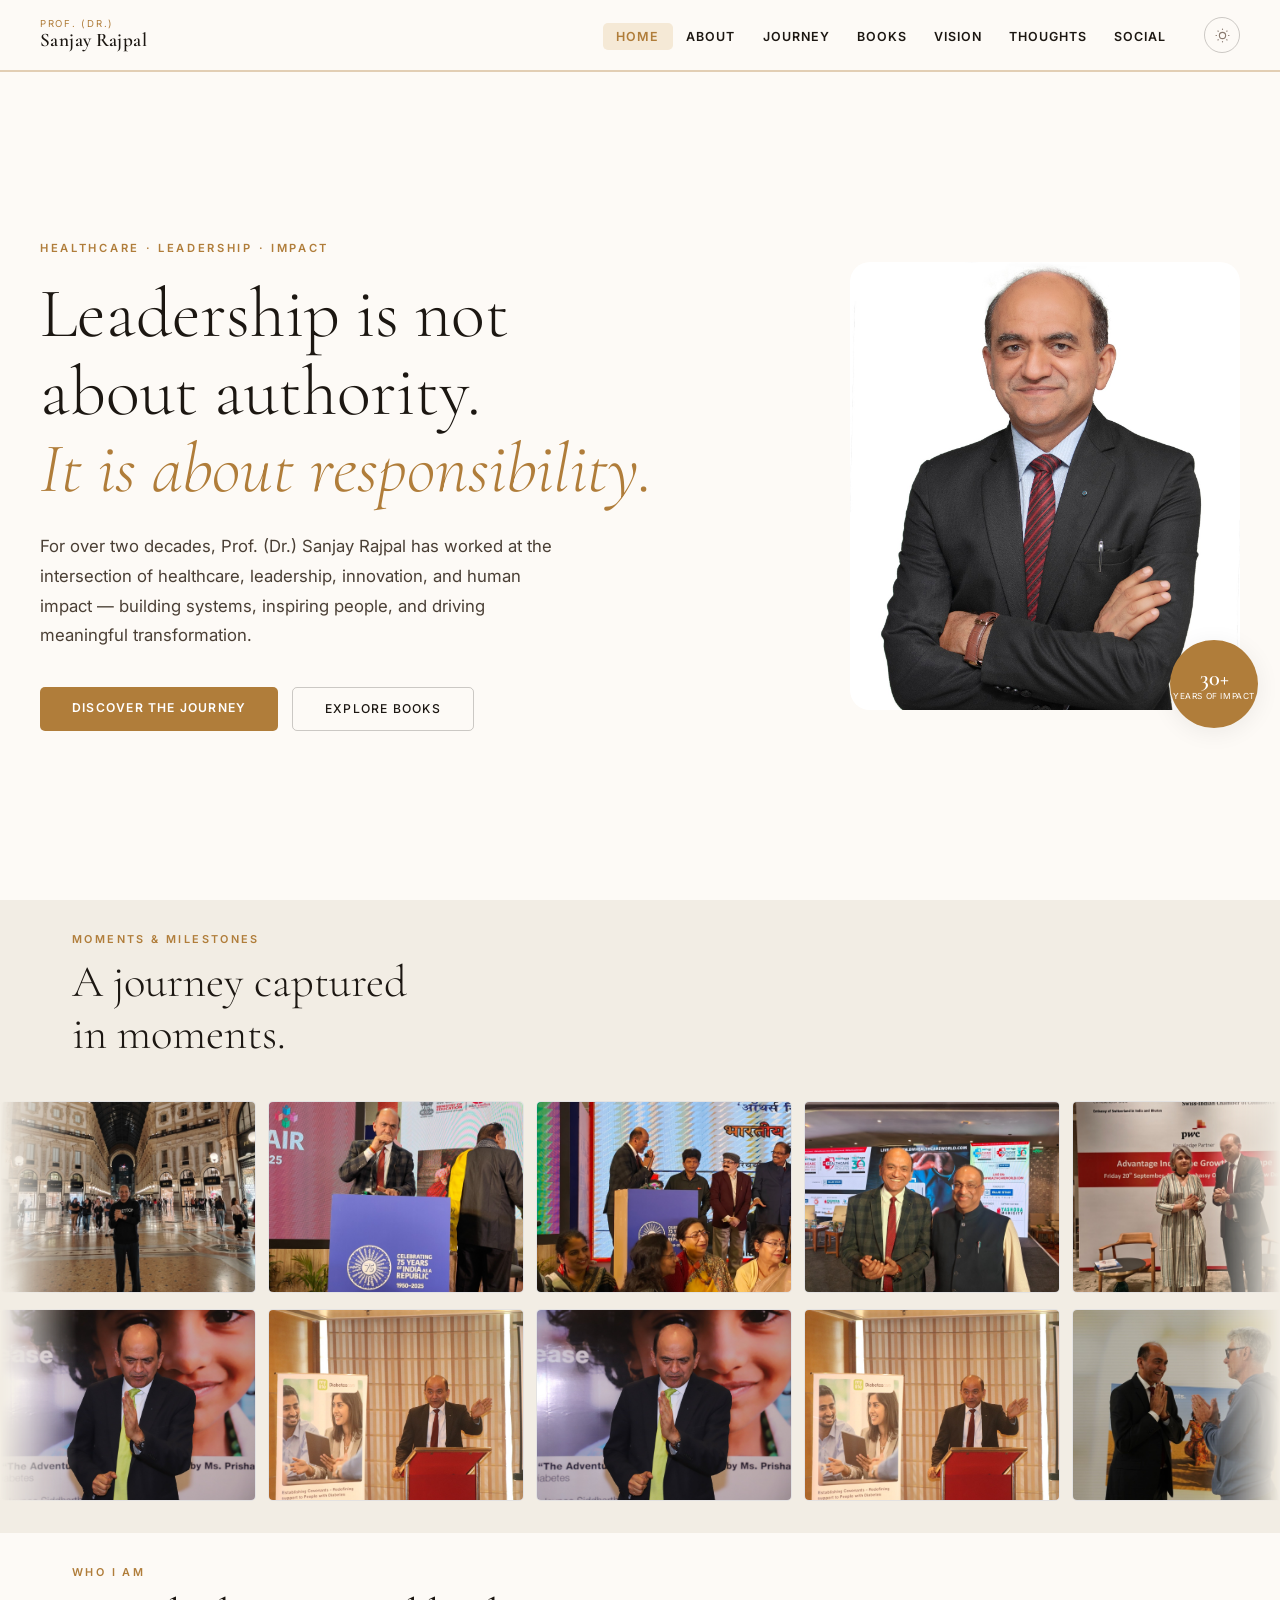
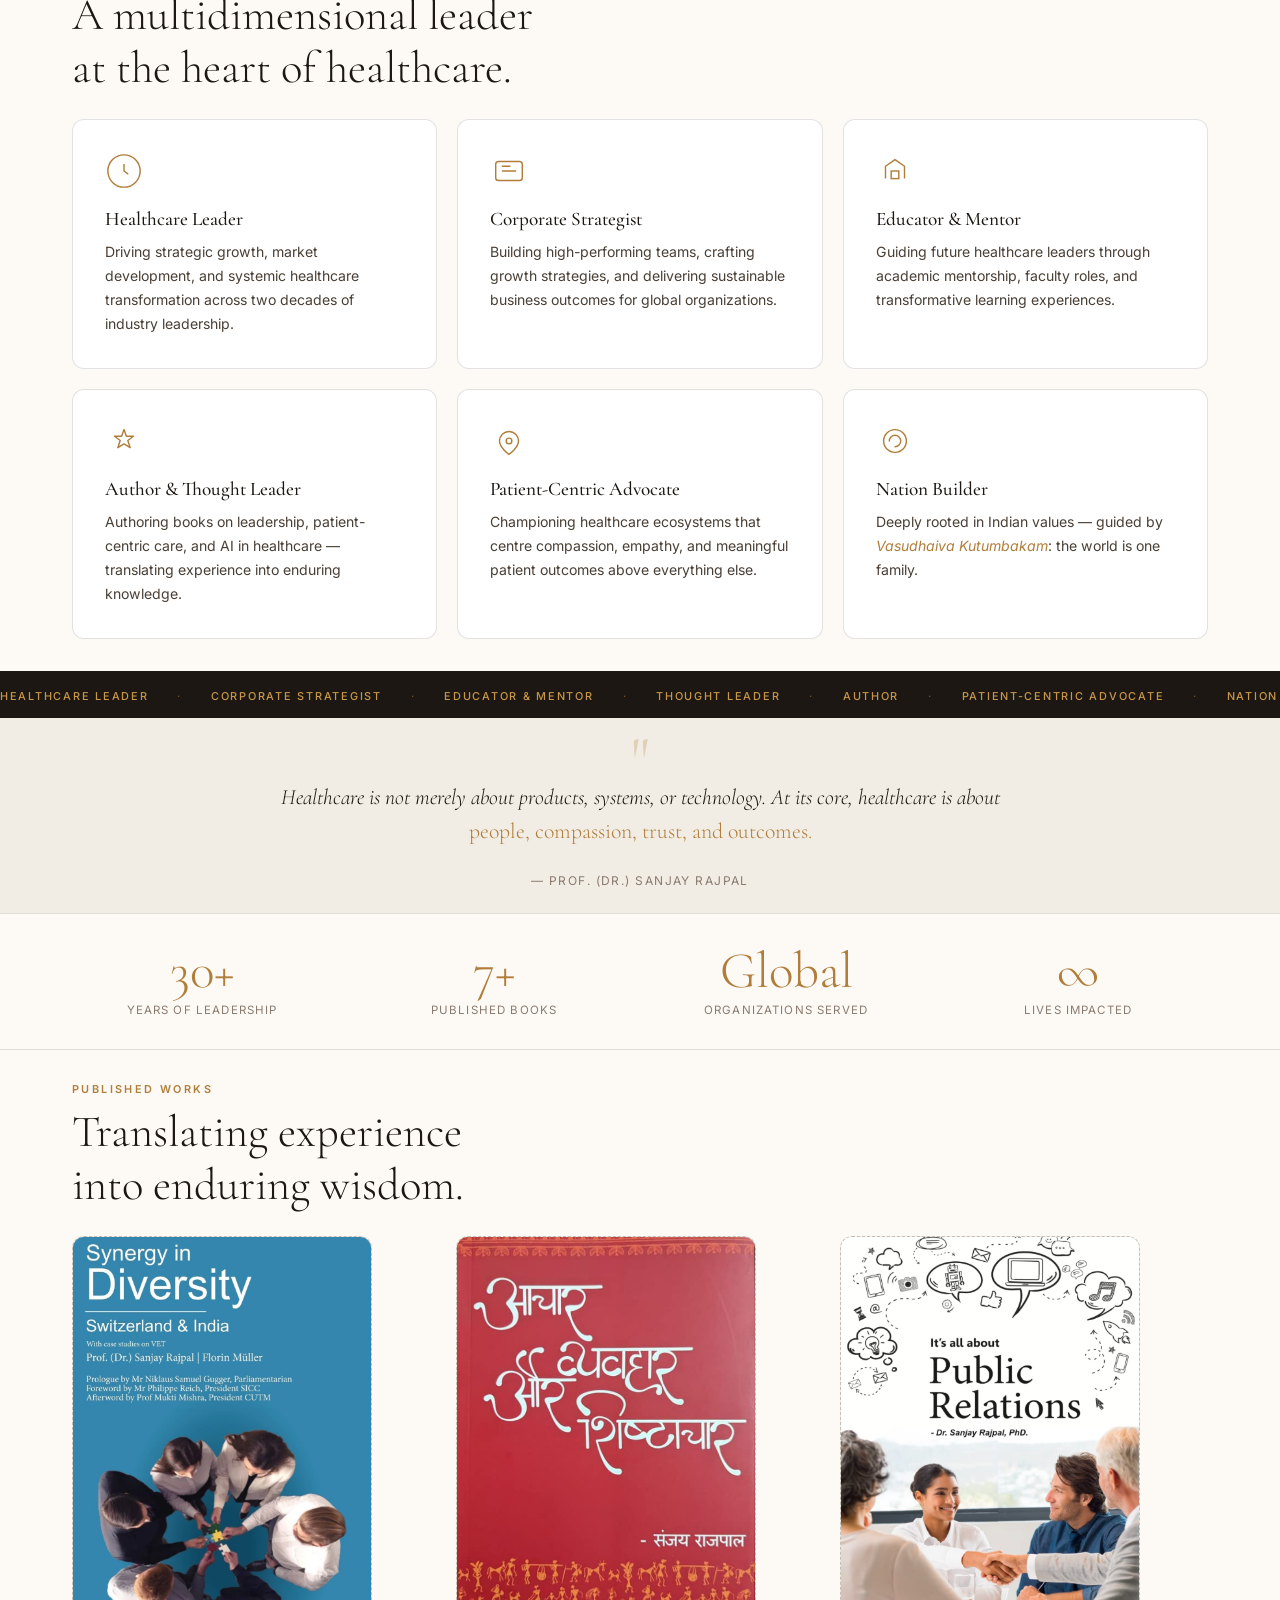
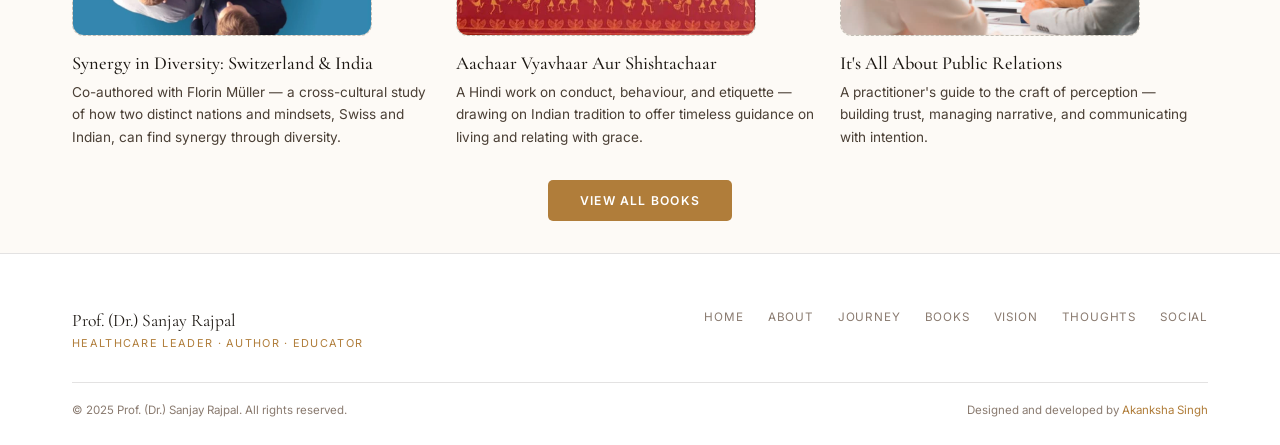
==== index.html @ fd692fdd "Add files via upload" ====
<!DOCTYPE html>
<html lang="en">
<head>
<meta charset="UTF-8"/>
<meta name="viewport" content="width=device-width, initial-scale=1.0"/>
<title>Prof. (Dr.) Sanjay Rajpal — Healthcare Leader & Author</title>
<link rel="preconnect" href="https://fonts.googleapis.com"/>
<link rel="preconnect" href="https://fonts.gstatic.com" crossorigin/>
<link href="https://fonts.googleapis.com/css2?family=Cormorant+Garamond:ital,wght@0,300;0,400;0,500;1,300;1,400&family=Inter:wght@300;400;500;600&display=swap" rel="stylesheet"/>
<link rel="stylesheet" href="style.css"/>
</head>
<body data-theme="light">

<!-- INTRO -->
<div id="intro-screen">
  <div id="intro-logo">
    <div id="intro-prefix">Prof. (Dr.)</div>
    <div id="intro-name">Sanjay Rajpal</div>
    <div id="intro-line"></div>
    <div id="intro-tagline">Healthcare Leader · Author · Educator</div>
  </div>
</div>

<!-- NAVBAR -->
<nav id="navbar">
  <div class="nav-inner">
    <a href="index.html" class="nav-brand">
      <span class="brand-prefix">Prof. (Dr.)</span>
      <span class="brand-name">Sanjay Rajpal</span>
    </a>
    <button class="hamburger" id="hamburger" aria-label="Menu" aria-expanded="false">
      <span></span><span></span><span></span>
    </button>
    <ul class="nav-links" id="nav-links">
      <li><a href="index.html">Home</a></li>
      <li><a href="about.html">About</a></li>
      <li><a href="journey.html">Journey</a></li>
      <li><a href="books.html">Books</a></li>
      <li><a href="vision.html">Vision</a></li>
      <li><a href="thoughts.html">Thoughts</a></li>
      <li><a href="social.html">Social</a></li>
    </ul>
    <button class="theme-toggle" aria-label="Toggle theme">
      <svg class="icon-sun" viewBox="0 0 24 24" fill="none" stroke="currentColor" stroke-width="1.8"><circle cx="12" cy="12" r="5"/><line x1="12" y1="1" x2="12" y2="3"/><line x1="12" y1="21" x2="12" y2="23"/><line x1="4.22" y1="4.22" x2="5.64" y2="5.64"/><line x1="18.36" y1="18.36" x2="19.78" y2="19.78"/><line x1="1" y1="12" x2="3" y2="12"/><line x1="21" y1="12" x2="23" y2="12"/><line x1="4.22" y1="19.78" x2="5.64" y2="18.36"/><line x1="18.36" y1="5.64" x2="19.78" y2="4.22"/></svg>
      <svg class="icon-moon" viewBox="0 0 24 24" fill="none" stroke="currentColor" stroke-width="1.8"><path d="M21 12.79A9 9 0 1 1 11.21 3 7 7 0 0 0 21 12.79z"/></svg>
    </button>
  </div>
</nav>

<!-- HERO -->
<section id="hero">
  <div class="hero-content">
    <div class="hero-eyebrow">Healthcare · Leadership · Impact</div>
    <h1 class="hero-title">
      Leadership is not<br/>about authority.<br/>
      <em>It is about responsibility.</em>
    </h1>
    <p class="hero-sub">For over two decades, Prof. (Dr.) Sanjay Rajpal has worked at the intersection of healthcare, leadership, innovation, and human impact — building systems, inspiring people, and driving meaningful transformation.</p>
    <div class="hero-cta">
      <a href="about.html" class="btn-primary">Discover the Journey</a>
      <a href="books.html" class="btn-ghost">Explore Books</a>
    </div>
  </div>
  <div class="hero-visual">
    <div class="hero-image-frame">
      <img
        src="images/hero-portrait.jpeg"
        alt="Prof. (Dr.) Sanjay Rajpal — Healthcare Leader and Author"
        class="hero-img"
        style="position:absolute;inset:0;width:100%;height:100%;object-fit:cover;border-radius:var(--radius-lg);"
      />
      <div class="hero-badge">
        <span class="badge-num">30+</span>
        <span class="badge-label">Years of Impact</span>
      </div>
    </div>
  </div>
</section>


<!-- SCROLLING PHOTO GALLERY -->
<section class="gallery-section reveal">
  <div class="container">
    <div class="section-label">Moments &amp; Milestones</div>
    <h2 class="section-title">A journey captured<br/>in moments.</h2>
  </div>

  <!-- ROW 1 — scrolls left -->
  <div class="gallery-track-wrap">
    <div class="gallery-track gallery-track--left">
      <!-- ✏️ Replace each src with your actual event/speaking/award photos -->
      <div class="gallery-item"><img src="images/gallery-1.jpeg" alt="Dr. Sanjay Rajpal at a healthcare summit"/></div>
      <div class="gallery-item"><img src="images/gallery-2.jpeg" alt="Dr. Sanjay Rajpal keynote address"/></div>
      <div class="gallery-item"><img src="images/gallery-3.jpeg" alt="Dr. Sanjay Rajpal receiving an award"/></div>
      <div class="gallery-item"><img src="images/gallery-4.jpeg" alt="Dr. Sanjay Rajpal with students"/></div>
      <div class="gallery-item"><img src="images/gallery-5.jpeg" alt="Dr. Sanjay Rajpal panel discussion"/></div>
      <div class="gallery-item"><img src="images/gallery-6.jpeg" alt="Dr. Sanjay Rajpal at a conference"/></div>
      <div class="gallery-item"><img src="images/gallery-7.jpeg"  alt="Dr. Sanjay Rajpal mentoring session"/></div>
      <div class="gallery-item"><img src="images/gallery-8.jpeg"  alt="Dr. Sanjay Rajpal corporate event"/></div>
      <div class="gallery-item"><img src="images/gallery-9.jpeg"  alt="Dr. Sanjay Rajpal leadership workshop"/></div>
      <div class="gallery-item"><img src="images/gallery-10.jpeg" alt="Dr. Sanjay Rajpal at a medical forum"/></div>
     
      <!-- duplicated for seamless loop -->
      <div class="gallery-item"><img src="images/gallery-1.jpeg" alt="Dr. Sanjay Rajpal at a healthcare summit"/></div>
      <div class="gallery-item"><img src="images/gallery-2.jpeg" alt="Dr. Sanjay Rajpal keynote address"/></div>
      <div class="gallery-item"><img src="images/gallery-3.jpeg" alt="Dr. Sanjay Rajpal receiving an award"/></div>
      <div class="gallery-item"><img src="images/gallery-4.jpeg" alt="Dr. Sanjay Rajpal with students"/></div>
      <div class="gallery-item"><img src="images/gallery-5.jpeg" alt="Dr. Sanjay Rajpal panel discussion"/></div>
      <div class="gallery-item"><img src="images/gallery-6.jpeg" alt="Dr. Sanjay Rajpal at a conference"/></div>
      <div class="gallery-item"><img src="images/gallery-7.jpeg"  alt="Dr. Sanjay Rajpal mentoring session"/></div>
      <div class="gallery-item"><img src="images/gallery-8.jpeg"  alt="Dr. Sanjay Rajpal corporate event"/></div>
      <div class="gallery-item"><img src="images/gallery-9.jpeg"  alt="Dr. Sanjay Rajpal leadership workshop"/></div>
      <div class="gallery-item"><img src="images/gallery-10.jpeg" alt="Dr. Sanjay Rajpal at a medical forum"/></div>
     
    </div>
  </div>

  <!-- ROW 2 — scrolls right -->
  <div class="gallery-track-wrap" style="margin-top:1rem;">
    <div class="gallery-track gallery-track--right">
      <div class="gallery-item"><img src="images/gallery-11.jpeg" alt="Dr. Sanjay Rajpal book launch"/></div>
      <div class="gallery-item"><img src="images/gallery-12.jpeg" alt="Dr. Sanjay Rajpal industry meeting"/></div>
      <div class="gallery-item"><img src="images/gallery-11.jpeg" alt="Dr. Sanjay Rajpal gallery image 11"/></div><div class="gallery-item"><img src="images/gallery-12.jpeg" alt="Dr. Sanjay Rajpal gallery image 12"/></div>
      <div class="gallery-item"><img src="images/gallery-13.jpeg" alt="Dr. Sanjay Rajpal gallery image 13"/></div>
      <div class="gallery-item"><img src="images/gallery-14.jpeg" alt="Dr. Sanjay Rajpal gallery image 14"/></div>
      <div class="gallery-item"><img src="images/gallery-15.jpeg" alt="Dr. Sanjay Rajpal gallery image 15"/></div>
      <div class="gallery-item"><img src="images/gallery-16.jpeg" alt="Dr. Sanjay Rajpal gallery image 16"/></div>
      <div class="gallery-item"><img src="images/gallery-17.jpeg" alt="Dr. Sanjay Rajpal gallery image 17"/></div>
      <div class="gallery-item"><img src="images/gallery-18.jpeg" alt="Dr. Sanjay Rajpal gallery image 18"/></div>
      <div class="gallery-item"><img src="images/gallery-19.jpeg" alt="Dr. Sanjay Rajpal gallery image 19"/></div>
      <div class="gallery-item"><img src="images/gallery-20.jpeg" alt="Dr. Sanjay Rajpal gallery image 20"/></div>
      <!-- duplicated for seamless loop -->
      <div class="gallery-item"><img src="images/gallery-11.jpeg" alt="Dr. Sanjay Rajpal book launch"/></div>
      <div class="gallery-item"><img src="images/gallery-12.jpeg" alt="Dr. Sanjay Rajpal industry meeting"/></div>
      <div class="gallery-item"><img src="images/gallery-11.jpeg" alt="Dr. Sanjay Rajpal gallery image 11"/></div><div class="gallery-item"><img src="images/gallery-12.jpeg" alt="Dr. Sanjay Rajpal gallery image 12"/></div>
      <div class="gallery-item"><img src="images/gallery-13.jpeg" alt="Dr. Sanjay Rajpal gallery image 13"/></div>
      <div class="gallery-item"><img src="images/gallery-14.jpeg" alt="Dr. Sanjay Rajpal gallery image 14"/></div>
      <div class="gallery-item"><img src="images/gallery-15.jpeg" alt="Dr. Sanjay Rajpal gallery image 15"/></div>
      <div class="gallery-item"><img src="images/gallery-16.jpeg" alt="Dr. Sanjay Rajpal gallery image 16"/></div>
      <div class="gallery-item"><img src="images/gallery-17.jpeg" alt="Dr. Sanjay Rajpal gallery image 17"/></div>
      <div class="gallery-item"><img src="images/gallery-18.jpeg" alt="Dr. Sanjay Rajpal gallery image 18"/></div>
      <div class="gallery-item"><img src="images/gallery-19.jpeg" alt="Dr. Sanjay Rajpal gallery image 19"/></div>
      <div class="gallery-item"><img src="images/gallery-20.jpeg" alt="Dr. Sanjay Rajpal gallery image 20"/></div>
    </div>
  </div>
</section>

<!-- PILLARS -->
<section class="pillars-section reveal">
  <div class="container">
    <div class="section-label">Who I Am</div>
    <h2 class="section-title">A multidimensional leader<br/>at the heart of healthcare.</h2>
    <div class="pillars-grid">
      <div class="pillar-card">
        <div class="pillar-icon"><svg viewBox="0 0 40 40" fill="none"><circle cx="20" cy="20" r="17" stroke="currentColor" stroke-width="1.5"/><path d="M20 13v7l4 3" stroke="currentColor" stroke-width="1.5" stroke-linecap="round"/></svg></div>
        <h3>Healthcare Leader</h3>
        <p>Driving strategic growth, market development, and systemic healthcare transformation across two decades of industry leadership.</p>
      </div>
      <div class="pillar-card">
        <div class="pillar-icon"><svg viewBox="0 0 40 40" fill="none"><rect x="6" y="10" width="28" height="20" rx="3" stroke="currentColor" stroke-width="1.5"/><path d="M13 20h14M13 15h8" stroke="currentColor" stroke-width="1.5" stroke-linecap="round"/></svg></div>
        <h3>Corporate Strategist</h3>
        <p>Building high-performing teams, crafting growth strategies, and delivering sustainable business outcomes for global organizations.</p>
      </div>
      <div class="pillar-card">
        <div class="pillar-icon"><svg viewBox="0 0 40 40" fill="none"><path d="M10 28V15l10-7 10 7v13" stroke="currentColor" stroke-width="1.5" stroke-linejoin="round"/><rect x="16" y="20" width="8" height="8" stroke="currentColor" stroke-width="1.5"/></svg></div>
        <h3>Educator &amp; Mentor</h3>
        <p>Guiding future healthcare leaders through academic mentorship, faculty roles, and transformative learning experiences.</p>
      </div>
      <div class="pillar-card">
        <div class="pillar-icon"><svg viewBox="0 0 40 40" fill="none"><path d="M20 8L22.5 15h7.5l-6 4.5 2.5 7.5L20 23l-6.5 4 2.5-7.5L10 15h7.5z" stroke="currentColor" stroke-width="1.5" stroke-linejoin="round"/></svg></div>
        <h3>Author &amp; Thought Leader</h3>
        <p>Authoring books on leadership, patient-centric care, and AI in healthcare — translating experience into enduring knowledge.</p>
      </div>
      <div class="pillar-card">
        <div class="pillar-icon"><svg viewBox="0 0 40 40" fill="none"><path d="M20 10c-5.5 0-10 4.5-10 10 0 7 10 14 10 14s10-7 10-14c0-5.5-4.5-10-10-10z" stroke="currentColor" stroke-width="1.5"/><circle cx="20" cy="20" r="3" stroke="currentColor" stroke-width="1.5"/></svg></div>
        <h3>Patient-Centric Advocate</h3>
        <p>Championing healthcare ecosystems that centre compassion, empathy, and meaningful patient outcomes above everything else.</p>
      </div>
      <div class="pillar-card">
        <div class="pillar-icon"><svg viewBox="0 0 40 40" fill="none"><circle cx="20" cy="20" r="12" stroke="currentColor" stroke-width="1.5"/><path d="M14 20c0-3.3 2.7-6 6-6s6 2.7 6 6-2.7 6-6 6" stroke="currentColor" stroke-width="1.5" stroke-linecap="round"/></svg></div>
        <h3>Nation Builder</h3>
        <p>Deeply rooted in Indian values — guided by <em>Vasudhaiva Kutumbakam</em>: the world is one family.</p>
      </div>
    </div>
  </div>
</section>


<!-- MARQUEE -->
<div class="marquee-strip">
  <div class="marquee-track">
    <span>Healthcare Leader</span><span class="dot">·</span>
    <span>Corporate Strategist</span><span class="dot">·</span>
    <span>Educator &amp; Mentor</span><span class="dot">·</span>
    <span>Thought Leader</span><span class="dot">·</span>
    <span>Author</span><span class="dot">·</span>
    <span>Patient-Centric Advocate</span><span class="dot">·</span>
    <span>Nation Builder</span><span class="dot">·</span>
    <span>Healthcare Leader</span><span class="dot">·</span>
    <span>Corporate Strategist</span><span class="dot">·</span>
    <span>Educator &amp; Mentor</span><span class="dot">·</span>
    <span>Thought Leader</span><span class="dot">·</span>
    <span>Author</span><span class="dot">·</span>
    <span>Patient-Centric Advocate</span><span class="dot">·</span>
    <span>Nation Builder</span><span class="dot">·</span>
  </div>
</div>

<!-- PHILOSOPHY STRIP -->
<section class="philosophy-strip reveal">
  <div class="container">
    <div class="philosophy-quote">
      <div class="quote-mark">"</div>
      <blockquote>Healthcare is not merely about products, systems, or technology. At its core, healthcare is about <em>people, compassion, trust, and outcomes.</em></blockquote>
      <cite>— Prof. (Dr.) Sanjay Rajpal</cite>
    </div>
  </div>
</section>

<!-- STATS -->
<section class="stats-section reveal">
  <div class="container">
    <div class="stats-grid">
      <div class="stat-item"><div class="stat-num">30+</div><div class="stat-label">Years of Leadership</div></div>
      <div class="stat-item"><div class="stat-num">7+</div><div class="stat-label">Published Books</div></div>
      <div class="stat-item"><div class="stat-num">Global</div><div class="stat-label">Organizations Served</div></div>
      <div class="stat-item"><div class="stat-num">∞</div><div class="stat-label">Lives Impacted</div></div>
    </div>
  </div>
</section>


<!-- BOOKS TEASER -->
<section class="books-teaser reveal">
  <div class="container">
    <div class="section-label">Published Works</div>
    <h2 class="section-title">Translating experience<br/>into enduring wisdom.</h2>
    <div class="books-row">
      <div class="book-teaser-card">
        <div class="book-cover-placeholder">
          <a href="https://www.flipkart.com/synergy-diversity-switzerland-india/p/itmededbf90082b7?_refId=&_appId=WA" target="_blank" rel="noopener" title="Buy Synergy in Diversity">
            <img src="images/book-synergy-diversity.jpg" alt="Book cover: Synergy in Diversity — Switzerland & India by Prof. (Dr.) Sanjay Rajpal and Florin Müller" style="width:100%;height:100%;object-fit:cover;"/>
          </a>
        </div>
        <div class="book-info"><h3>Synergy in Diversity: Switzerland &amp; India</h3><p>Co-authored with Florin Müller — a cross-cultural study of how two distinct nations and mindsets, Swiss and Indian, can find synergy through diversity.</p></div>
      </div>
      <div class="book-teaser-card">
        <div class="book-cover-placeholder">
          <a href="https://www.amazon.in/dp/B0BWMHXZ37?ref=cm_sw_r_ffobk_cso_wa_apan_dp_N7VEZ3BRVKT78R6YFAXD&social_share=cm_sw_r_ffobk_cso_wa_apan_dp_N7VEZ3BRVKT78R6YFAXD&bestFormat=true" target="_blank" rel="noopener" title="Buy Aachaar Vyavhaar Aur Shishtachaar">
            <img src="images/book-aachaar-vyavhaar.jpg" alt="Book cover: Aachaar Vyavhaar Aur Shishtachaar by Sanjay Rajpal" style="width:100%;height:100%;object-fit:cover;"/>
          </a>
        </div>
        <div class="book-info"><h3>Aachaar Vyavhaar Aur Shishtachaar</h3><p>A Hindi work on conduct, behaviour, and etiquette — drawing on Indian tradition to offer timeless guidance on living and relating with grace.</p></div>
      </div>
      <div class="book-teaser-card">
        <div class="book-cover-placeholder">
          <a href="https://www.amazon.in/dp/9391237266?s=books&ref=cm_sw_r_ffobk_cso_wa_apan_dp_0A8QQ8BEWA4A0JF8RNK9&social_share=cm_sw_r_ffobk_cso_wa_apan_dp_0A8QQ8BEWA4A0JF8RNK9&bestFormat=true" target="_blank" rel="noopener" title="Buy It's All About Public Relations">
            <img src="images/book-public-relations.jpg" alt="Book cover: It's All About Public Relations by Dr. Sanjay Rajpal" style="width:100%;height:100%;object-fit:cover;"/>
          </a>
        </div>
        <div class="book-info"><h3>It's All About Public Relations</h3><p>A practitioner's guide to the craft of perception — building trust, managing narrative, and communicating with intention.</p></div>
      </div>
    </div>
    <div class="center-cta"><a href="books.html" class="btn-primary">View All Books</a></div>
  </div>
</section>


<!-- FOOTER -->
<footer>
  <div class="container">
    <div class="footer-inner">
      <div>
        <div class="footer-name">Prof. (Dr.) Sanjay Rajpal</div>
        <div class="footer-tagline">Healthcare Leader · Author · Educator</div>
      </div>
      <div class="footer-links">
        <a href="index.html">Home</a><a href="about.html">About</a><a href="journey.html">Journey</a>
        <a href="books.html">Books</a><a href="vision.html">Vision</a><a href="thoughts.html">Thoughts</a><a href="social.html">Social</a>
      </div>
    </div>
    <div class="footer-bottom">
      <span>© 2025 Prof. (Dr.) Sanjay Rajpal. All rights reserved.</span>
      <span>Designed and developed by <a href="https://portfolio-zeta-six-towxatix7g.vercel.app/" target="_blank" rel="noopener">Akanksha Singh</a></span>
    </div>
  </div>
</footer>
<script src="main.js"></script>
</body>
</html>
---- style.css ----
/* =============================================
   LIGHT THEME — warm ivory & gold
   ============================================= */
:root,
[data-theme="light"] {
  /* Backgrounds */
  --bg-base:        #FDFAF6;
  --bg-alt:         #F2EDE4;
  --bg-card:        #FFFFFF;
  --bg-nav:         #FDFAF6;
  --bg-footer:      #FFFFFF;
  --bg-banner:      #F2EDE4;
  --bg-intro:       #FDFAF6;

  /* Text */
  --text-primary:   #1C1712;
  --text-secondary: #4A3F35;
  --text-muted:     #8A7B70;

  /* Accent */
  --gold:           #B07D3A;
  --gold-hover:     #8C6028;
  --gold-pale:      #F5E9D6;
  --gold-border:    rgba(176,125,58,0.35);

  /* Teal accent */
  --teal:           #1D6B65;
  --teal-pale:      #E0F0EE;

  /* UI */
  --border:         rgba(28,23,18,0.12);
  --border-strong:  rgba(28,23,18,0.22);
  --shadow:         0 4px 24px rgba(28,23,18,0.07);
  --shadow-lg:      0 12px 40px rgba(28,23,18,0.10);

  /* Intro specific */
  --intro-bg:       #1C1712;
  --intro-text:     #FDFAF6;
  --intro-accent:   #C9974A;

  /* Marquee */
  --marquee-bg:     #1C1712;
  --marquee-text:   #C9974A;

  /* Nav active underline */
  --nav-active-bg:  #F5E9D6;

  /* Misc */
  --radius-sm: 5px;
  --radius-md: 12px;
  --radius-lg: 20px;
  --nav-h: 72px;
  --font-serif: 'Cormorant Garamond', Georgia, serif;
  --font-body:  'Inter', system-ui, sans-serif;
  --transition: 0.32s cubic-bezier(0.4,0,0.2,1);
}

/* =============================================
   DARK THEME — deep navy & violet
   ============================================= */
[data-theme="dark"] {
  /* Backgrounds */
  --bg-base:        #0D1117;
  --bg-alt:         #161B24;
  --bg-card:        #1C2333;
  --bg-nav:         #0D1117;
  --bg-footer:      #070A10;
  --bg-banner:      #111722;
  --bg-intro:       #0D1117;

  /* Text */
  --text-primary:   #E8EDF5;
  --text-secondary: #A8B4C8;
  --text-muted:     #5E6E85;

  /* Accent — violet / indigo */
  --gold:           #7C6FD4;
  --gold-hover:     #6058C0;
  --gold-pale:      #1E1A35;
  --gold-border:    rgba(124,111,212,0.35);

  /* Teal accent */
  --teal:           #38C9C0;
  --teal-pale:      #0A2325;

  /* UI */
  --border:         rgba(232,237,245,0.09);
  --border-strong:  rgba(232,237,245,0.18);
  --shadow:         0 4px 24px rgba(0,0,0,0.35);
  --shadow-lg:      0 12px 40px rgba(0,0,0,0.45);

  /* Intro specific */
  --intro-bg:       #070A10;
  --intro-text:     #E8EDF5;
  --intro-accent:   #7C6FD4;

  /* Marquee */
  --marquee-bg:     #111722;
  --marquee-text:   #7C6FD4;

  --nav-active-bg:  #1E1A35;
}

/* =============================================
   RESET
   ============================================= */
*, *::before, *::after { box-sizing: border-box; margin: 0; padding: 0; }
html { scroll-behavior: smooth; font-size: 16px; }
body {
  font-family: var(--font-body);
  background: var(--bg-base);
  color: var(--text-primary);
  transition: background 0.4s ease, color 0.4s ease;
  overflow-x: hidden;
  min-height: 100vh;
}
a { color: inherit; text-decoration: none; }
ul { list-style: none; }
img { display: block; width: 100%; height: 100%; object-fit: cover; }
button { cursor: pointer; }

/* =============================================
   INTRO ANIMATION
   ============================================= */
#intro-screen {
  position: fixed;
  inset: 0;
  background: var(--intro-bg);
  z-index: 9999;
  display: flex;
  align-items: center;
  justify-content: center;
  pointer-events: none;
  animation: introExit 0.8s ease forwards 3.1s;
}
@keyframes introExit {
  0%   { opacity:1; transform:scale(1); }
  100% { opacity:0; transform:scale(1.05); visibility:hidden; }
}
#intro-logo { text-align: center; padding: 1rem; }
#intro-prefix {
  font-family: var(--font-body);
  font-size: clamp(0.65rem,2.5vw,0.85rem);
  letter-spacing: 0.28em;
  text-transform: uppercase;
  color: var(--intro-accent);
  opacity: 0;
  animation: fadeUp 0.6s ease forwards 0.3s;
}
#intro-name {
  font-family: var(--font-serif);
  font-size: clamp(2.2rem,9vw,5.5rem);
  font-weight: 300;
  letter-spacing: 0.03em;
  color: var(--intro-text);
  opacity: 0;
  animation: fadeUp 0.8s ease forwards 0.65s;
  line-height: 1.1;
}
#intro-line {
  height: 1px;
  background: var(--intro-accent);
  width: 0;
  margin: 1.1rem auto;
  animation: lineGrow 0.55s ease forwards 1.25s;
}
@keyframes lineGrow { to { width: min(200px, 55vw); } }
#intro-tagline {
  font-size: clamp(0.6rem,2vw,0.8rem);
  letter-spacing: 0.2em;
  text-transform: uppercase;
  color: var(--intro-accent);
  opacity: 0;
  animation: fadeUp 0.6s ease forwards 1.6s;
}
@keyframes fadeUp {
  from { opacity:0; transform:translateY(20px); }
  to   { opacity:1; transform:translateY(0); }
}

/* =============================================
   NAVBAR
   ============================================= */
#navbar {
  position: fixed;
  top: 0; left: 0; right: 0;
  height: var(--nav-h);
  z-index: 1000;
  background: var(--bg-nav);
  border-bottom: 1px solid var(--border);
  transition: background 0.4s ease, box-shadow 0.3s ease, border-color 0.4s ease;
}
/* Home page only: delay navbar until intro animation finishes */
#navbar.nav-animated {
  opacity: 0;
  animation: navReveal 0.5s ease forwards 3.3s;
}
@keyframes navReveal { to { opacity:1; } }
#navbar.scrolled { box-shadow: var(--shadow); }

.nav-inner {
  max-width: 1280px;
  margin: 0 auto;
  padding: 0 clamp(1rem,4vw,2.5rem);
  height: 100%;
  display: flex;
  align-items: center;
  gap: 1rem;
}
.nav-brand { display:flex; flex-direction:column; line-height:1.2; flex-shrink:0; }
.brand-prefix {
  font-size: 0.6rem;
  letter-spacing: 0.18em;
  text-transform: uppercase;
  color: var(--gold);
  transition: color 0.4s;
}
.brand-name {
  font-family: var(--font-serif);
  font-size: clamp(0.95rem,2vw,1.1rem);
  font-weight: 500;
  color: var(--text-primary);
  letter-spacing: 0.02em;
  transition: color 0.4s;
}
.nav-links {
  display: flex;
  gap: 0;
  margin-left: auto;
  align-items: center;
  flex-wrap: nowrap;
}
.nav-links a {
  font-size: 0.73rem;
  letter-spacing: 0.07em;
  text-transform: uppercase;
  padding: 0.4rem clamp(0.4rem,1.2vw,0.85rem);
  border-radius: var(--radius-sm);
  color: var(--text-muted);
  font-weight: 500;
  white-space: nowrap;
  transition: color 0.25s, background 0.25s;
}
.nav-links a:hover, .nav-links a.active {
  color: var(--gold);
  background: var(--nav-active-bg);
}
.theme-toggle {
  background: none;
  border: 1px solid var(--border-strong);
  width: 36px; height: 36px;
  border-radius: 50%;
  display: flex;
  align-items: center;
  justify-content: center;
  color: var(--text-muted);
  transition: all 0.25s;
  flex-shrink: 0;
  margin-left: 0.5rem;
}
.theme-toggle:hover { background:var(--gold-pale); color:var(--gold); border-color:var(--gold); }
.theme-toggle svg { width:15px; height:15px; }
[data-theme="light"] .icon-moon { display:none; }
[data-theme="dark"]  .icon-sun  { display:none; }

.hamburger {
  display: none;
  flex-direction: column;
  gap: 5px;
  background: none;
  border: none;
  padding: 6px;
  margin-left: auto;
}
.hamburger span {
  display: block;
  width: 22px; height: 1.5px;
  background: var(--text-primary);
  transition: all 0.3s;
}
.hamburger.open span:nth-child(1) { transform: rotate(45deg) translate(5px,5px); }
.hamburger.open span:nth-child(2) { opacity:0; }
.hamburger.open span:nth-child(3) { transform: rotate(-45deg) translate(5px,-5px); }

/* =============================================
   CONTAINER
   ============================================= */
.container {
  max-width: 1200px;
  margin: 0 auto;
  padding: 0 clamp(1rem,4vw,2rem);
}
.container-sm { max-width: 800px; margin:0 auto; padding: 0 clamp(1rem,4vw,2rem); }

/* =============================================
   SECTION SHARED
   ============================================= */
.section-label {
  font-size: 0.68rem;
  letter-spacing: 0.22em;
  text-transform: uppercase;
  color: var(--gold);
  font-weight: 600;
  margin-bottom: 0.6rem;
  transition: color 0.4s;
}
.section-title {
  font-family: var(--font-serif);
  font-size: clamp(1.7rem,4vw,2.8rem);
  font-weight: 300;
  line-height: 1.18;
  color: var(--text-primary);
  margin-bottom: 1.5rem;
  transition: color 0.4s;
}
.section-title em { color:var(--gold); font-style:italic; }

/* =============================================
   HERO
   ============================================= */
#hero {
  min-height: 100svh;
  padding-top: var(--nav-h);
  display: flex;
  align-items: center;
  max-width: 1280px;
  margin: 0 auto;
  padding-left: clamp(1rem,4vw,2.5rem);
  padding-right: clamp(1rem,4vw,2.5rem);
  gap: clamp(2rem,5vw,5rem);
  opacity: 0;
  animation: fadeUp 0.9s ease forwards 3.7s;
}
.hero-content { flex:1; min-width:0; }
.hero-eyebrow {
  font-size: 0.7rem;
  letter-spacing: 0.24em;
  text-transform: uppercase;
  color: var(--gold);
  font-weight: 600;
  margin-bottom: 1.25rem;
}
.hero-title {
  font-family: var(--font-serif);
  font-size: clamp(2.2rem,5.5vw,4.5rem);
  font-weight: 300;
  line-height: 1.1;
  color: var(--text-primary);
  margin-bottom: 1.5rem;
}
.hero-title em { color:var(--gold); font-style:italic; }
.hero-sub {
  font-size: clamp(0.9rem,1.5vw,1.05rem);
  line-height: 1.78;
  color: var(--text-secondary);
  max-width: 520px;
  margin-bottom: 2.25rem;
}
.hero-cta { display:flex; gap:0.85rem; flex-wrap:wrap; }

.btn-primary {
  display: inline-block;
  padding: 0.82rem clamp(1.2rem,3vw,2rem);
  background: var(--gold);
  color: #fff;
  border-radius: var(--radius-sm);
  font-size: 0.76rem;
  letter-spacing: 0.1em;
  text-transform: uppercase;
  font-weight: 600;
  border: none;
  transition: background 0.25s, transform 0.25s, box-shadow 0.25s;
}
[data-theme="dark"] .btn-primary { color: #0D1117; }
.btn-primary:hover {
  background: var(--gold-hover);
  transform: translateY(-2px);
  box-shadow: 0 8px 22px rgba(0,0,0,0.2);
}
.btn-ghost {
  display: inline-block;
  padding: 0.82rem clamp(1.2rem,3vw,2rem);
  border: 1.5px solid var(--border-strong);
  color: var(--text-primary);
  border-radius: var(--radius-sm);
  font-size: 0.76rem;
  letter-spacing: 0.1em;
  text-transform: uppercase;
  font-weight: 500;
  transition: all 0.25s;
}
.btn-ghost:hover { border-color:var(--gold); color:var(--gold); background:var(--gold-pale); }

.hero-visual { flex: 0 0 clamp(240px,35vw,390px); }
.hero-image-frame { position:relative; width:100%; padding-top:115%; }
.img-placeholder {
  position: absolute;
  inset: 0;
  background: var(--bg-alt);
  border: 1.5px dashed var(--border-strong);
  border-radius: var(--radius-lg);
  display: flex;
  flex-direction: column;
  align-items: center;
  justify-content: center;
  gap: 0.5rem;
  overflow: hidden;
  transition: background 0.4s, border-color 0.4s;
}
.img-placeholder span {
  font-size: 0.68rem;
  letter-spacing: 0.12em;
  text-transform: uppercase;
  color: var(--text-muted);
}
.hero-badge {
  position: absolute;
  bottom: -18px; right: -18px;
  background: var(--gold);
  border-radius: 50%;
  width: 88px; height: 88px;
  display: flex;
  flex-direction: column;
  align-items: center;
  justify-content: center;
  text-align: center;
  z-index: 2;
  box-shadow: var(--shadow);
}
[data-theme="dark"] .hero-badge { color:#0D1117; }
[data-theme="light"] .hero-badge { color:#fff; }
.badge-num {
  font-family: var(--font-serif);
  font-size: 1.4rem;
  font-weight: 600;
  line-height: 1;
}
.badge-label { font-size:0.52rem; letter-spacing:0.07em; text-transform:uppercase; line-height:1.3; margin-top:2px; }

/* =============================================
   MARQUEE
   ============================================= */
.marquee-strip {
  background: var(--marquee-bg);
  padding: 0.85rem 0;
  overflow: hidden;
  white-space: nowrap;
  transition: background 0.4s;
}
.marquee-track {
  display: inline-flex;
  gap: 1.8rem;
  animation: marqueeScroll 28s linear infinite;
}
@keyframes marqueeScroll {
  from { transform:translateX(0); }
  to   { transform:translateX(-50%); }
}
.marquee-track span {
  font-size: 0.68rem;
  letter-spacing: 0.16em;
  text-transform: uppercase;
  color: var(--marquee-text);
  font-weight: 500;
  transition: color 0.4s;
}
.marquee-track .dot { color: var(--gold); opacity:0.6; }

/* =============================================
   PILLARS / CARDS
   ============================================= */
.pillars-section { padding: clamp(1.5rem,3vw,2.5rem) 0; background:var(--bg-base); transition:background 0.4s; }
.pillars-grid {
  display: grid;
  grid-template-columns: repeat(auto-fit, minmax(min(100%,270px),1fr));
  gap: 1.25rem;
}
.pillar-card {
  background: var(--bg-card);
  border: 1px solid var(--border);
  border-radius: var(--radius-md);
  padding: clamp(1.25rem,3vw,2rem);
  transition: all 0.3s;
}
.pillar-card:hover { border-color:var(--gold-border); transform:translateY(-4px); box-shadow:var(--shadow-lg); }
.pillar-icon { width:38px; height:38px; margin-bottom:1.1rem; color:var(--gold); }
.pillar-icon svg { width:100%; height:100%; }
.pillar-card h3 {
  font-family: var(--font-serif);
  font-size: 1.2rem;
  font-weight: 500;
  color: var(--text-primary);
  margin-bottom: 0.55rem;
}
.pillar-card p { font-size:0.88rem; line-height:1.7; color:var(--text-secondary); }
.pillar-card p em { color:var(--gold); font-style:italic; }

/* =============================================
   PHILOSOPHY / BLOCKQUOTE
   ============================================= */
.philosophy-strip { padding:clamp(1.5rem,3vw,2.5rem) 0; background:var(--bg-alt); transition:background 0.4s; }
.philosophy-quote { max-width:780px; margin:0 auto; text-align:center; }
.quote-mark {
  font-family: var(--font-serif);
  font-size: clamp(2rem,5vw,4rem);
  line-height: 0.55;
  color: var(--gold);
  opacity: 0.25;
  margin-bottom: 0.25rem;
}
blockquote {
  font-family: var(--font-serif);
  font-size: clamp(1.15rem,1.7vw,1.85rem);
  font-weight: 300;
  line-height: 1.55;
  color: var(--text-primary);
  font-style: italic;
  margin-bottom: 1.25rem;
  transition: color 0.4s;
}
blockquote em { color:var(--gold); font-style:normal; }
cite {
  font-size: 0.75rem;
  letter-spacing: 0.12em;
  text-transform: uppercase;
  color: var(--text-muted);
  font-style: normal;
}

/* =============================================
   STATS
   ============================================= */
.stats-section {
  padding: clamp(1.5rem,3vw,2.5rem) 0;
  border-top: 1px solid var(--border);
  border-bottom: 1px solid var(--border);
  background: var(--bg-base);
  transition: background 0.4s, border-color 0.4s;
}
.stats-grid {
  display: grid;
  grid-template-columns: repeat(auto-fit,minmax(130px,1fr));
  gap: clamp(1.5rem,3vw,2rem);
  text-align: center;
}
.stat-num {
  font-family: var(--font-serif);
  font-size: clamp(2.2rem,5vw,3.2rem);
  font-weight: 300;
  color: var(--gold);
  line-height: 1;
  margin-bottom: 0.4rem;
  transition: color 0.4s;
}
.stat-label {
  font-size: 0.72rem;
  letter-spacing: 0.1em;
  text-transform: uppercase;
  color: var(--text-muted);
}

/* =============================================
   BOOKS TEASER (HOME)
   ============================================= */
.books-teaser { padding:clamp(1.5rem,3vw,2.5rem) 0; background:var(--bg-base); }
.books-row {
  display: grid;
  grid-template-columns: repeat(auto-fit,minmax(min(100%,140px),1fr));
  gap: 1rem;
  margin-bottom: 2rem;
}
.book-teaser-card { display:flex; flex-direction:column; gap:1rem; }
.book-cover-placeholder {
  aspect-ratio: 3/4;
  max-width: 300px;
  background: var(--bg-alt);
  border: 1.5px dashed var(--border-strong);
  border-radius: var(--radius-md);
  display: flex;
  align-items: center;
  justify-content: center;
  overflow: hidden;
  transition: background 0.4s;
}
.book-cover-placeholder span { font-size:0.65rem; letter-spacing:0.1em; text-transform:uppercase; color:var(--text-muted); }
.book-info h3 { font-family:var(--font-serif); font-size:1.15rem; font-weight:500; color:var(--text-primary); margin-bottom:0.45rem; }
.book-info p { font-size:0.85rem; line-height:1.65; color:var(--text-secondary); }
.center-cta { text-align:center; margin-top:0.5rem; }

/* =============================================
   CLOSING CTA
   ============================================= */
.closing-cta { padding:clamp(1.5rem,3vw,2.5rem) 0; background:var(--bg-alt); transition:background 0.4s; }
.cta-box {
  background: var(--bg-banner);
  border: 1px solid var(--border);
  border-radius: var(--radius-lg);
  padding: clamp(2rem,5vw,4rem);
  text-align: center;
  max-width: 680px;
  margin: 0 auto;
  transition: background 0.4s, border-color 0.4s;
}
.cta-box h2 {
  font-family: var(--font-serif);
  font-size: clamp(1.5rem,3.5vw,2.4rem);
  font-weight: 300;
  color: var(--text-primary);
  margin-bottom: 1rem;
}
.cta-box p { font-size:0.95rem; line-height:1.75; color:var(--text-secondary); margin-bottom:1.75rem; }

/* =============================================
   FOOTER
   ============================================= */
footer {
  background: var(--bg-footer);
  border-top: 1px solid var(--border);
  padding: clamp(2.5rem,5vw,3.5rem) 0 1.75rem;
  transition: background 0.4s, border-color 0.4s;
}
.footer-inner {
  display: flex;
  align-items: flex-start;
  justify-content: space-between;
  gap: 2rem;
  margin-bottom: 2rem;
  flex-wrap: wrap;
}
.footer-name { font-family:var(--font-serif); font-size:1.1rem; font-weight:400; color:var(--text-primary); margin-bottom:0.3rem; }
.footer-tagline { font-size:0.68rem; letter-spacing:0.12em; text-transform:uppercase; color:var(--gold); transition:color 0.4s; }
.footer-links { display:flex; gap:clamp(0.75rem,2vw,1.5rem); flex-wrap:wrap; align-items:center; }
.footer-links a {
  font-size: 0.73rem;
  letter-spacing: 0.07em;
  text-transform: uppercase;
  color: var(--text-muted);
  transition: color 0.25s;
}
.footer-links a:hover { color:var(--gold); }
.footer-bottom {
  padding-top: 1.25rem;
  border-top: 1px solid var(--border);
  display: flex;
  justify-content: space-between;
  align-items: center;
  flex-wrap: wrap;
  gap: 0.5rem;
  font-size: 0.72rem;
  color: var(--text-muted);
}
.footer-bottom a { color:var(--gold); transition:color 0.25s; }
.footer-bottom a:hover { color:var(--gold-hover); }

/* =============================================
   PAGE HEADER (inner pages)
   ============================================= */
.page-header {
  padding: calc(var(--nav-h) + 1.5rem) 0 1.5rem;
  background: var(--bg-banner);
  border-bottom: 1px solid var(--border);
  text-align: center;
  transition: background 0.4s, border-color 0.4s;
}
.page-eyebrow {
  font-size: 0.68rem;
  letter-spacing: 0.22em;
  text-transform: uppercase;
  color: var(--gold);
  font-weight: 600;
  margin-bottom: 0.6rem;
  transition: color 0.4s;
}
.page-header h1 {
  font-family: var(--font-serif);
  font-size: clamp(1.8rem,5vw,3.5rem);
  font-weight: 300;
  color: var(--text-primary);
  line-height: 1.15;
}
.page-header p {
  font-size: clamp(0.88rem,1.5vw,1.05rem);
  line-height: 1.75;
  color: var(--text-secondary);
  max-width: 600px;
  margin: 1.1rem auto 0;
}

/* =============================================
   SCROLL REVEAL
   ============================================= */
.reveal {
  opacity: 0;
  transform: translateY(26px);
  transition: opacity 0.7s ease, transform 0.7s ease;
}
.reveal.visible { opacity:1; transform:translateY(0); }

/* =============================================
   ABOUT PAGE
   ============================================= */
.about-split {
  display: grid;
  grid-template-columns: 1fr 1fr;
  gap: clamp(2rem,5vw,5rem);
  align-items: center;
  padding: clamp(1.5rem,3vw,2.5rem) 0;
}
.about-img-main {
  border-radius: var(--radius-lg);
  overflow: hidden;
  position: relative;
  aspect-ratio: 3/4;
  background: var(--bg-alt);
  border: 1px solid var(--border);
}
.about-img-accent {
  position: absolute;
  bottom: -20px; right: -20px;
  width: 48%;
  aspect-ratio: 1;
  border-radius: var(--radius-md);
  border: 4px solid var(--bg-base);
  overflow: hidden;
  background: var(--teal-pale);
}
.about-text .section-title { margin-bottom:1.25rem; }
.about-text p { font-size:clamp(0.88rem,1.4vw,1rem); line-height:1.82; color:var(--text-secondary); margin-bottom:1.1rem; }
.mission-box {
  background: var(--gold-pale);
  border-left: 3px solid var(--gold);
  padding: 1.25rem 1.5rem;
  border-radius: 0 var(--radius-md) var(--radius-md) 0;
  margin: 1.75rem 0;
  transition: background 0.4s;
}
.mission-box p {
  font-family: var(--font-serif);
  font-size: 1.1rem;
  font-style: italic;
  color: var(--text-primary);
  line-height: 1.6;
  margin:0;
}

.principles-section { padding:clamp(3rem,6vw,5rem) 0; background:var(--bg-alt); transition:background 0.4s; }
.principles-grid {
  display: grid;
  grid-template-columns: repeat(auto-fit,minmax(min(100%,250px),1fr));
  gap: 1.15rem;
}
.principle-card {
  background: var(--bg-card);
  border: 1px solid var(--border);
  border-radius: var(--radius-md);
  padding: clamp(1.2rem,3vw,1.85rem);
  transition: all 0.3s;
}
.principle-card:hover { border-color:var(--gold-border); box-shadow:var(--shadow); }
.principle-num {
  font-family: var(--font-serif);
  font-size: 1.8rem;
  font-weight: 300;
  color: var(--gold);
  opacity: 0.35;
  line-height:1;
  margin-bottom:0.6rem;
}
.principle-card h3 { font-family:var(--font-serif); font-size:1.15rem; font-weight:500; color:var(--text-primary); margin-bottom:0.45rem; }
.principle-card p { font-size:0.85rem; line-height:1.65; color:var(--text-secondary); }

.roots-section { padding:clamp(3rem,6vw,5rem) 0; background:var(--bg-banner); transition:background 0.4s; }
.roots-inner {
  display: grid;
  grid-template-columns: 1fr 1fr;
  gap: clamp(2rem,5vw,4rem);
  align-items: center;
}
.roots-text h2 {
  font-family: var(--font-serif);
  font-size: clamp(1.6rem,3.5vw,2.4rem);
  font-weight: 300;
  color: var(--text-primary);
  margin-bottom: 1.25rem;
}
.roots-text p { font-size:clamp(0.88rem,1.4vw,1rem); line-height:1.82; color:var(--text-secondary); margin-bottom:1.1rem; }
.vasudhaiva { font-family:var(--font-serif); font-size:clamp(1.2rem,2.5vw,1.5rem); font-style:italic; color:var(--gold); margin:1.25rem 0 0.4rem; }
.vasudhaiva-translation { font-size:0.72rem; letter-spacing:0.1em; color:var(--text-muted); text-transform:uppercase; }
.values-list { display:flex; flex-direction:column; gap:0.85rem; }
.value-item { display:flex; align-items:center; gap:0.85rem; }
.value-dot { width:6px; height:6px; background:var(--gold); border-radius:50%; flex-shrink:0; }
.value-name { font-family:var(--font-serif); font-size:1.25rem; font-weight:400; color:var(--text-primary); }
.personal-note { padding:clamp(3rem,6vw,5rem) 0; }
.note-box { max-width:700px; margin:0 auto; text-align:center; }
.note-box h2 { font-family:var(--font-serif); font-size:clamp(1.5rem,3vw,2.1rem); font-weight:300; color:var(--text-primary); margin-bottom:1.25rem; }
.note-box p { font-size:0.95rem; line-height:1.82; color:var(--text-secondary); margin-bottom:1rem; }

/* =============================================
   JOURNEY PAGE
   ============================================= */
.timeline-section { padding:clamp(1.5rem,3vw,2.5rem) 0; }
.timeline { position:relative; max-width:820px; margin:0 auto; }
.timeline::before {
  content:'';
  position:absolute;
  left: 20px; top:0; bottom:0;
  width:1px;
  background:var(--border-strong);
}
.timeline-item { display:flex; gap:clamp(1.5rem,3vw,2.5rem); margin-bottom:clamp(2rem,4vw,3rem); }
.timeline-dot {
  flex-shrink:0; width:40px; height:40px;
  border-radius:50%;
  background:var(--gold-pale);
  border:2px solid var(--gold);
  display:flex; align-items:center; justify-content:center;
  z-index:1;
  transition:background 0.4s, border-color 0.4s;
}
.timeline-dot svg { width:17px; height:17px; color:var(--gold); }
.timeline-content { padding-top:0.4rem; flex:1; }
.timeline-domain { font-size:0.65rem; letter-spacing:0.16em; text-transform:uppercase; color:var(--gold); font-weight:600; margin-bottom:0.35rem; }
.timeline-content h3 { font-family:var(--font-serif); font-size:clamp(1.1rem,2.5vw,1.3rem); font-weight:500; color:var(--text-primary); margin-bottom:0.5rem; }
.timeline-content p { font-size:0.88rem; line-height:1.72; color:var(--text-secondary); }

/* =============================================
   BOOKS PAGE
   ============================================= */
.books-full { padding:clamp(1.5rem,3vw,2.5rem) 0; }
.books-grid {
  display: grid;
  grid-template-columns: repeat(auto-fit,minmax(min(100%,290px),1fr));
  gap: 2rem;
}
.book-card {
  background:var(--bg-card);
  border:1px solid var(--border);
  border-radius:var(--radius-lg);
  overflow:hidden;
  transition:all 0.3s;
}
.book-card:hover { transform:translateY(-5px); box-shadow:var(--shadow-lg); border-color:var(--gold-border); }
.book-card-cover {
  aspect-ratio:4/3;
  background:var(--bg-alt);
  display:flex; align-items:center; justify-content:center;
  overflow:hidden;
  position:relative;
  transition:background 0.4s;
}
.book-card-cover img {
  width: 100%;
  height: 100%;
  object-fit: contain;
  display: block;
}
.book-card-cover span { font-size:0.65rem; letter-spacing:0.1em; text-transform:uppercase; color:var(--text-muted); }
.book-card-body { padding:clamp(1.25rem,2.5vw,1.75rem); }
.book-theme { font-size:0.65rem; letter-spacing:0.16em; text-transform:uppercase; color:var(--gold); font-weight:600; margin-bottom:0.4rem; }
.book-card-body h3 { font-family:var(--font-serif); font-size:1.2rem; font-weight:500; color:var(--text-primary); margin-bottom:0.6rem; line-height:1.3; }
.book-card-body p { font-size:0.85rem; line-height:1.7; color:var(--text-secondary); }
.themes-section { padding:clamp(1.5rem,3vw,2.5rem) 0; background:var(--bg-alt); transition:background 0.4s; }
.themes-grid { display:flex; flex-wrap:wrap; gap:0.65rem; margin-top:0.5rem; }
.theme-pill {
  display:inline-block;
  padding:0.45rem 1.1rem;
  background:var(--gold-pale);
  border:1px solid var(--gold-border);
  border-radius:100px;
  font-size:0.78rem;
  color:var(--text-secondary);
  font-weight:500;
  transition:background 0.4s, border-color 0.4s;
}

/* =============================================
   VISION PAGE
   ============================================= */
.vision-hero { padding:clamp(1.5rem,3vw,2.5rem) 0; }
.vision-manifesto { max-width:740px; margin:0 auto; }
.vision-manifesto h2 { font-family:var(--font-serif); font-size:clamp(1.5rem,3.5vw,2.4rem); font-weight:300; color:var(--text-primary); line-height:1.32; margin-bottom:1.25rem; }
.vision-manifesto p { font-size:clamp(0.9rem,1.5vw,1.05rem); line-height:1.85; color:var(--text-secondary); margin-bottom:1.1rem; }
.vision-pillars { padding:clamp(1.5rem,3vw,2.5rem) 0; background:var(--bg-alt); transition:background 0.4s; }
.vision-grid { display:grid; grid-template-columns:repeat(auto-fit,minmax(min(100%,210px),1fr)); gap:1.25rem; }
.vision-card {
  background:var(--bg-card);
  border:1px solid var(--border);
  border-radius:var(--radius-md);
  padding:clamp(1.25rem,2.5vw,2rem) 1.25rem;
  text-align:center;
  transition:all 0.3s;
}
.vision-card:hover { border-color:var(--teal); transform:translateY(-3px); }
.vision-card-icon { font-family:var(--font-serif); font-size:2.2rem; color:var(--teal); margin-bottom:0.85rem; }
.vision-card h3 { font-family:var(--font-serif); font-size:1.05rem; font-weight:500; color:var(--text-primary); margin-bottom:0.4rem; }
.vision-card p { font-size:0.82rem; line-height:1.65; color:var(--text-secondary); }
.ai-section { padding:clamp(1.5rem,3vw,2.5rem) 0; background:var(--bg-banner); transition:background 0.4s; }
.ai-inner { max-width:780px; margin:0 auto; text-align:center; }
.ai-inner h2 { font-family:var(--font-serif); font-size:clamp(1.6rem,4vw,2.6rem); font-weight:300; color:var(--text-primary); margin-bottom:1.25rem; }
.ai-inner p { font-size:clamp(0.9rem,1.5vw,1rem); line-height:1.82; color:var(--text-secondary); margin-bottom:1.1rem; }
.ai-inner strong { color:var(--gold); font-weight:500; }

/* =============================================
   THOUGHTS PAGE
   ============================================= */
.thoughts-section { padding:1.5rem 0; }
.thoughts-grid { display:grid; grid-template-columns:repeat(auto-fit,minmax(min(100%,290px),1fr)); gap:1.5rem; }
.thought-card {
  background:var(--bg-card);
  border:1px solid var(--border);
  border-radius:var(--radius-md);
  padding:clamp(1.25rem,2.5vw,2rem);
  transition:all 0.3s;
  position:relative;
  overflow:hidden;
}
.thought-card::before {
  content:'';
  position:absolute;
  top:0;left:0;right:0;
  height:3px;
  background:var(--gold);
  transform:scaleX(0);
  transition:transform 0.3s;
  transform-origin:left;
}
.thought-card:hover::before { transform:scaleX(1); }
.thought-card:hover { transform:translateY(-3px); box-shadow:var(--shadow); }
.thought-tag { font-size:0.65rem; letter-spacing:0.16em; text-transform:uppercase; color:var(--gold); font-weight:600; margin-bottom:0.65rem; }
.thought-card blockquote { font-size:1rem; line-height:1.62; font-style:italic; color:var(--text-primary); border:none; margin:0; }
.leader-traits { padding:1.5rem 0; background:var(--bg-alt); transition:background 0.4s; }
.traits-grid { display:grid; grid-template-columns:repeat(4, 1fr); gap:1rem; }
.trait-item {
  display:flex; align-items:center; gap:0.85rem;
  background:var(--bg-card);
  border:1px solid var(--border);
  border-radius:var(--radius-md);
  padding:1.1rem 1.25rem;
  transition:background 0.4s, border-color 0.4s;
}
.trait-num { font-family:var(--font-serif); font-size:1.4rem; font-weight:300; color:var(--gold); opacity:0.45; flex-shrink:0; }
.trait-name { font-size:0.85rem; font-weight:500; color:var(--text-primary); line-height:1.4; }

/* =============================================
   CONTACT PAGE
   ============================================= */
.contact-section { padding:clamp(1.5rem,3vw,2.5rem) 0; }
.contact-grid { display:grid; grid-template-columns:1fr 1fr; gap:clamp(2rem,5vw,4rem); align-items:start; }
.contact-info h2 { font-family:var(--font-serif); font-size:clamp(1.6rem,3.5vw,2.4rem); font-weight:300; color:var(--text-primary); margin-bottom:1rem; }
.contact-info p { font-size:0.95rem; line-height:1.82; color:var(--text-secondary); margin-bottom:1.75rem; }
.contact-note {
  background:var(--gold-pale);
  border-left:3px solid var(--gold);
  padding:1.1rem 1.4rem;
  border-radius:0 var(--radius-md) var(--radius-md) 0;
  margin-bottom:1.75rem;
  transition:background 0.4s;
}
.contact-note p { font-family:var(--font-serif); font-size:1rem; font-style:italic; color:var(--text-primary); margin:0; line-height:1.55; }
.contact-form {
  display:flex; flex-direction:column; gap:1.1rem;
  background:var(--bg-card);
  border:1px solid var(--border);
  border-radius:var(--radius-lg);
  padding:clamp(1.5rem,3vw,2.5rem);
  transition:background 0.4s, border-color 0.4s;
}
.form-group { display:flex; flex-direction:column; gap:0.35rem; }
.form-group label { font-size:0.7rem; letter-spacing:0.1em; text-transform:uppercase; color:var(--text-muted); font-weight:500; }
.form-group input,
.form-group textarea,
.form-group select {
  background:var(--bg-alt);
  border:1px solid var(--border-strong);
  border-radius:var(--radius-sm);
  padding:0.78rem 0.95rem;
  font-family:var(--font-body);
  font-size:0.9rem;
  color:var(--text-primary);
  transition:border-color 0.25s, background 0.4s, color 0.4s;
  outline:none;
  resize:vertical;
  min-height:46px;
}
.form-group input:focus,.form-group textarea:focus { border-color:var(--gold); }
.form-group textarea { min-height:120px; }

/* =============================================
   SOCIAL WALL PAGE
   ============================================= */
.social-intro { padding:1rem 0 0.5rem; }
.social-intro-inner { max-width:680px; }
.social-intro-inner p { font-size:clamp(0.9rem,1.5vw,1.05rem); line-height:1.82; color:var(--text-secondary); margin-bottom:1rem; }
.social-wall { padding:0 0 clamp(3rem,6vw,6rem); background:var(--bg-base); transition:background 0.4s; }
.social-tabs {
  display:flex; gap:0.5rem; flex-wrap:wrap;
  margin-bottom:2.5rem;
  padding-bottom:1rem;
  border-bottom:1px solid var(--border);
}
.tab-btn {
  padding:0.5rem 1.2rem;
  border-radius:100px;
  border:1.5px solid var(--border-strong);
  background:none;
  font-size:0.75rem;
  letter-spacing:0.08em;
  text-transform:uppercase;
  color:var(--text-muted);
  font-weight:500;
  transition:all 0.25s;
}
.tab-btn.active, .tab-btn:hover {
  background:var(--gold-pale);
  color:var(--gold);
  border-color:var(--gold-border);
}

/* LinkedIn posts grid */
.li-grid {
  display: grid;
  grid-template-columns: repeat(3, 1fr);
  gap: 1.75rem;
  align-items: start;
}
.li-post-wrap {
  background:var(--bg-card);
  border:1px solid var(--border);
  border-radius:var(--radius-lg);
  overflow:hidden;
  transition:all 0.3s;
}
.li-post-wrap:hover { box-shadow:var(--shadow-lg); transform:translateY(-3px); border-color:var(--gold-border); }
.li-post-wrap iframe {
  display:block;
  width:100%;
  border:0;
  min-height:420px;
}

/* Newsletter cards */
.newsletter-grid {
  display:grid;
  grid-template-columns:repeat(auto-fill,minmax(min(100%,300px),1fr));
  gap:1.5rem;
}
.newsletter-card {
  background:var(--bg-card);
  border:1px solid var(--border);
  border-radius:var(--radius-lg);
  padding:clamp(1.25rem,2.5vw,2rem);
  transition:all 0.3s;
  display:flex;
  flex-direction:column;
  gap:0.85rem;
}
.newsletter-card:hover { transform:translateY(-4px); box-shadow:var(--shadow-lg); border-color:var(--gold-border); }
.nl-date { font-size:0.68rem; letter-spacing:0.14em; text-transform:uppercase; color:var(--gold); font-weight:600; }
.nl-title { font-family:var(--font-serif); font-size:1.2rem; font-weight:500; color:var(--text-primary); line-height:1.35; }
.nl-excerpt { font-size:0.85rem; line-height:1.68; color:var(--text-secondary); flex:1; }
.nl-tag {
  display:inline-block;
  padding:0.3rem 0.85rem;
  background:var(--gold-pale);
  border-radius:100px;
  font-size:0.68rem;
  letter-spacing:0.1em;
  text-transform:uppercase;
  color:var(--gold);
  font-weight:600;
  width:fit-content;
  transition:background 0.4s;
}
.nl-read-link {
  font-size:0.78rem;
  letter-spacing:0.08em;
  text-transform:uppercase;
  color:var(--gold);
  font-weight:600;
  display:inline-flex;
  align-items:center;
  gap:0.3rem;
  transition:color 0.25s;
}
.nl-read-link:hover { color:var(--gold-hover); }
.tab-panel { display:none; }
.tab-panel.active { display:block; }

/* =============================================
   RESPONSIVE — TABLET / MOBILE
   ============================================= */
@media (max-width: 1024px) {
  .about-split { grid-template-columns:1fr; gap:2.5rem; }
  .roots-inner { grid-template-columns:1fr; gap:2rem; }
  .contact-grid { grid-template-columns:1fr; gap:2.5rem; }
}

@media (max-width: 768px) {
  :root { --nav-h: 60px; }

  /* nav mobile */
  .nav-links {
    display:none;
    position:absolute;
    top:var(--nav-h); left:0; right:0;
    background:var(--bg-nav);
    flex-direction:column;
    padding:0.75rem 1rem 1.25rem;
    border-bottom:1px solid var(--border);
    gap:0;
    z-index:999;
    box-shadow:var(--shadow);
  }
  .nav-links.open { display:flex; }
  .nav-links a { padding:0.65rem 0.85rem; font-size:0.8rem; }
  .hamburger { display:flex; }
  .nav-inner { flex-wrap:nowrap; }

  /* hero */
  #hero {
    flex-direction:column;
    padding-top:calc(var(--nav-h) + 1.5rem);
    padding-bottom:2.5rem;
    gap:2.25rem;
    min-height:auto;
  }
  .hero-visual { flex:none; width:100%; max-width:300px; margin:0 auto; }

  /* footer */
  .footer-inner { flex-direction:column; gap:1.25rem; }
  .footer-links { gap:0.85rem; }
  .footer-bottom { flex-direction:column; text-align:center; gap:0.3rem; }

  /* timeline */
  .timeline::before { left:16px; }
  .timeline-dot { width:32px; height:32px; }

  /* social */
  .li-grid { grid-template-columns:1fr; }
  .li-post-wrap iframe { min-height:380px; }

  /* two-col grids */
  .about-split,
  .roots-inner,
  .contact-grid { grid-template-columns:1fr !important; }

  /* about image stack fix */
  .about-img-accent { display:none; }
}

@media (max-width: 480px) {
  .hero-cta { flex-direction:column; }
  .btn-primary, .btn-ghost { text-align:center; }
  .hero-badge { width:72px; height:72px; bottom:-14px; right:-14px; }
  .badge-num { font-size:1.1rem; }
  .li-post-wrap iframe { min-height:320px; }
  .social-tabs { gap:0.4rem; }
  .tab-btn { padding:0.42rem 0.85rem; font-size:0.68rem; }
}

/* =============================================
   IMAGE SLOTS — replace src with real photos
   ============================================= */
.img-slot {
  width: 100%;
  height: 100%;
  display: block;
  object-fit: cover;
  border-radius: inherit;
  /* Shows placeholder pattern when src is empty or broken */
}
/* Wrapper that sizes the slot */
.img-wrap {
  position: relative;
  width: 100%;
  overflow: hidden;
  background: var(--bg-alt);
  border-radius: inherit;
  transition: background 0.4s;
}
/* Fallback overlay — visible when img hasn't loaded / src is placeholder */
.img-wrap::after {
  content: attr(data-label);
  position: absolute;
  inset: 0;
  display: flex;
  align-items: center;
  justify-content: center;
  font-size: 0.65rem;
  letter-spacing: 0.14em;
  text-transform: uppercase;
  color: var(--text-muted);
  background: repeating-linear-gradient(
    45deg,
    transparent,
    transparent 6px,
    rgba(128,128,128,0.04) 6px,
    rgba(128,128,128,0.04) 12px
  );
  pointer-events: none;
  border-radius: inherit;
}
/* Hide overlay once image loads */
.img-wrap img.loaded::after { display: none; }

/* Specific aspect ratios */
.img-wrap.ratio-portrait  { aspect-ratio: 3/4; }
.img-wrap.ratio-square    { aspect-ratio: 1/1; }
.img-wrap.ratio-landscape { aspect-ratio: 4/3; }
.img-wrap.ratio-wide      { aspect-ratio: 16/9; }
.img-wrap.ratio-book      { aspect-ratio: 2/3; }

/* Hero portrait */
.hero-img-wrap {
  position: absolute;
  inset: 0;
  border-radius: var(--radius-lg);
  overflow: hidden;
}
.hero-img-wrap img {
  width: 100%;
  height: 100%;
  object-fit: cover;
  object-position: top center;
}
.linkedin-profile-btn{
    display:flex;
    justify-content:center;
    margin-top:2.5rem;
}

.linkedin-profile-btn .btn-primary{
    display:inline-flex;
    align-items:center;
    justify-content:center;
}
.li-grid {
    columns: 2;
    column-gap: 2rem;
}

.li-post-wrap {
    break-inside: avoid;
    margin-bottom: 2rem;
}
/* =============================================
   SCROLLING PHOTO GALLERY (home page)
   ============================================= */
.gallery-section {
  padding: clamp(1.5rem,3vw,2.5rem) 0;
  background: var(--bg-alt);
  overflow: hidden;
  transition: background 0.4s;
}
.gallery-section .container {
  margin-bottom: 2.5rem;
}

.gallery-track-wrap {
  overflow: hidden;
  width: 100%;
  /* soft fade on left & right edges */
  mask-image: linear-gradient(to right, transparent 0%, black 6%, black 94%, transparent 100%);
  -webkit-mask-image: linear-gradient(to right, transparent 0%, black 6%, black 94%, transparent 100%);
}

.gallery-track {
  display: flex;
  gap: 0.75rem;
  width: max-content;
  will-change: transform;
}

.gallery-track--left {
  animation: galleryLeft 40s linear infinite;
}

.gallery-track--right {
  animation: galleryRight 44s linear infinite;
}

/* Gallery scrolls forever — no pause on hover */

@keyframes galleryLeft {
  from { transform: translateX(0); }
  to   { transform: translateX(-50%); }
}
@keyframes galleryRight {
  from { transform: translateX(-50%); }
  to   { transform: translateX(0); }
}

/* Cards — subtle glow on hover but NO pause, NO scale that breaks layout */
.gallery-item {
  flex-shrink: 0;
  width: clamp(164px, 20vw, 280px);
  aspect-ratio: 4/3;
  border-radius: var(--radius-sm);
  overflow: hidden;
  border: 1px solid var(--border);
  background: var(--bg-card);
  transition: border-color 0.3s, box-shadow 0.3s;
}
.gallery-item:hover {
  border-color: var(--gold-border);
  box-shadow: var(--shadow-lg);
}
.gallery-item img {
  width: 100%;
  height: 100%;
  object-fit: cover;
  display: block;
  /* subtle zoom inside the card — doesn't affect scroll */
  transition: transform 0.5s ease;
}
.gallery-item:hover img {
  transform: scale(1.07);
}

/* Respect reduced-motion user preference */
@media (prefers-reduced-motion: reduce) {
  .gallery-track--left,
  .gallery-track--right {
    animation: none;
  }
  .gallery-track-wrap {
    overflow-x: auto;
    scrollbar-width: thin;
  }
}

/* Mobile — slightly narrower cards */
@media (max-width: 480px) {
  .gallery-item { width: 130px; }
  .gallery-track { gap: 0.6rem; }
}

/* =============================================
   OVERRIDES — spacing, layout, nav clarity
   ============================================= */

/* ── NAV: stronger contrast in dark/light ── */
#navbar {
  border-bottom: 2px solid var(--gold-border) !important;
  backdrop-filter: blur(8px);
  -webkit-backdrop-filter: blur(8px);
}
[data-theme="light"] #navbar { background: rgba(253,250,246,0.97) !important; }
[data-theme="dark"]  #navbar { background: rgba(13,17,23,0.97)  !important; }
.nav-links a {
  font-size: 0.78rem !important;
  font-weight: 600 !important;
  color: var(--text-primary) !important;
  letter-spacing: 0.08em !important;
}
.nav-links a:hover, .nav-links a.active {
  color: var(--gold) !important;
  background: var(--nav-active-bg) !important;
}
.brand-name { font-size: 1.2rem !important; font-weight: 600 !important; }

/* ── GLOBAL section padding override ── */
.pillars-section,
.philosophy-strip,
.stats-section,
.books-teaser,
.closing-cta,
.about-split,
.principles-section,
.roots-section,
.personal-note,
.timeline-section,
.books-full,
.themes-section,
.vision-hero,
.vision-pillars,
.ai-section,
.thoughts-section,
.leader-traits,
.contact-section,
.social-intro,
.social-wall,
.gallery-section {
  padding-top:    2rem !important;
  padding-bottom: 2rem !important;
}
.page-header {
  padding-top:    calc(var(--nav-h) + 1.25rem) !important;
  padding-bottom: 1.25rem !important;
}

/* ── ABOUT: principles 2-per-row with photo ── */
.principles-with-photo {
  display: grid;
  grid-template-columns: 1fr 320px;
  gap: 2.5rem;
  align-items: start;
}
.principles-grid-2col {
  display: grid;
  grid-template-columns: 1fr 1fr;
  gap: 1rem;
}
.principles-photo {
  border-radius: var(--radius-lg);
  overflow: hidden;
  aspect-ratio: 3/4;
  position: sticky;
  top: calc(var(--nav-h) + 1rem);
}
.principles-photo img { width:100%; height:100%; object-fit:cover; display:block; }

/* ── ABOUT: roots extra photo ── */
.roots-inner-3col {
  display: grid;
  grid-template-columns: 220px 1fr auto;
  gap: 2.5rem;
  align-items: center;
  max-width: 860px;
  margin: 0 auto;
}
.roots-photo-left {
  border-radius: var(--radius-lg);
  overflow: hidden;
  aspect-ratio: 2/3;
}
.roots-photo-left img { width:100%; height:100%; object-fit:cover; display:block; }

/* ── JOURNEY: engagement areas 2-per-row, larger titles ── */
.pillars-grid-2col {
  display: grid;
  grid-template-columns: 1fr 1fr;
  gap: 1.25rem;
}
.timeline-content h3 { font-size: clamp(1.2rem,2.5vw,1.5rem) !important; }
.timeline-domain { font-size: 0.78rem !important; letter-spacing: 0.14em !important; }
.in-action-gap { margin-top: 2rem !important; }

/* ── VISION: picture above manifesto, 2-col "work toward", side photo ── */
.vision-top-img {
  border-radius: var(--radius-lg);
  overflow: hidden;
  aspect-ratio: 16/6;
  margin-bottom: 2.5rem;
}
.vision-top-img img { width:100%; height:100%; object-fit:cover; display:block; }

.vision-work-grid {
  display: grid;
  grid-template-columns: 1fr 1fr;
  gap: 2rem;
  align-items: start;
}
.vision-cubes-2col {
  display: grid;
  grid-template-columns: 1fr 1fr;
  gap: 0.75rem;
}
/* Smaller pillar boxes, scoped to this section only */
.vision-cubes-2col .pillar-card {
  padding: clamp(1rem,2.2vw,1.4rem);
}
.vision-cubes-2col .pillar-card h3 { font-size: 1.02rem; margin-bottom: 0.4rem; }
.vision-cubes-2col .pillar-card p { font-size: 0.8rem; line-height: 1.6; }
.vision-side-photo {
  border-radius: var(--radius-lg);
  overflow: hidden;
  height: 100%;
  min-height: 320px;
}
.vision-side-photo img { width:100%; height:100%; object-fit:cover; display:block; }

/* ── THOUGHTS: 4-per-row insights, reduced box spacing ── */
.thoughts-grid {
  display: grid !important;
  grid-template-columns: repeat(4, 1fr) !important;
  gap: 1rem !important;
}
.thought-card { padding: 1.1rem 1.2rem !important; }
.thought-card blockquote { font-size: 0.88rem !important; line-height: 1.55 !important; }

/* ── SOCIAL: header inline, reduced spacing ── */
.social-header-inline {
  display: flex;
  flex-direction: column;
  align-items: center;
  gap: 0.6rem;
  margin-bottom: 0.5rem;
}
.social-header-inline h1 { margin: 0; font-size: clamp(1.6rem,4vw,2.8rem); }
.social-header-inline .page-eyebrow { margin: 0; }
.philosophy-strip { padding-top: 1.5rem !important; padding-bottom: 1.5rem !important; }

/* ── BOOKS: click-to-buy covers ── */
.book-card-cover a { display:block; width:100%; height:100%; }
.book-card-cover a img { transition: opacity 0.25s; }
.book-card-cover a:hover img { opacity: 0.88; }

/* ── LINKEDIN profile btn spacing ── */
.linkedin-profile-btn { margin-top: 1.5rem; text-align: center; }

/* ── Responsive overrides ── */
@media (max-width: 900px) {
  .principles-with-photo { grid-template-columns: 1fr; }
  .principles-photo { position: static; aspect-ratio: 16/9; }
  .roots-inner-3col { grid-template-columns: 1fr; }
  .roots-photo-left { aspect-ratio: 16/9; }
  .vision-work-grid { grid-template-columns: 1fr; }
  .vision-side-photo { aspect-ratio: 16/9; min-height: 0; height: auto; }
  .thoughts-grid { grid-template-columns: repeat(2,1fr) !important; }
  .pillars-grid-2col { grid-template-columns: 1fr; }
  .traits-grid { grid-template-columns: repeat(2, 1fr); }
}
@media (max-width: 600px) {
  .thoughts-grid { grid-template-columns: 1fr !important; }
  .principles-grid-2col { grid-template-columns: 1fr; }
  .vision-cubes-2col { grid-template-columns: 1fr; }
  .traits-grid { grid-template-columns: 1fr; }
}
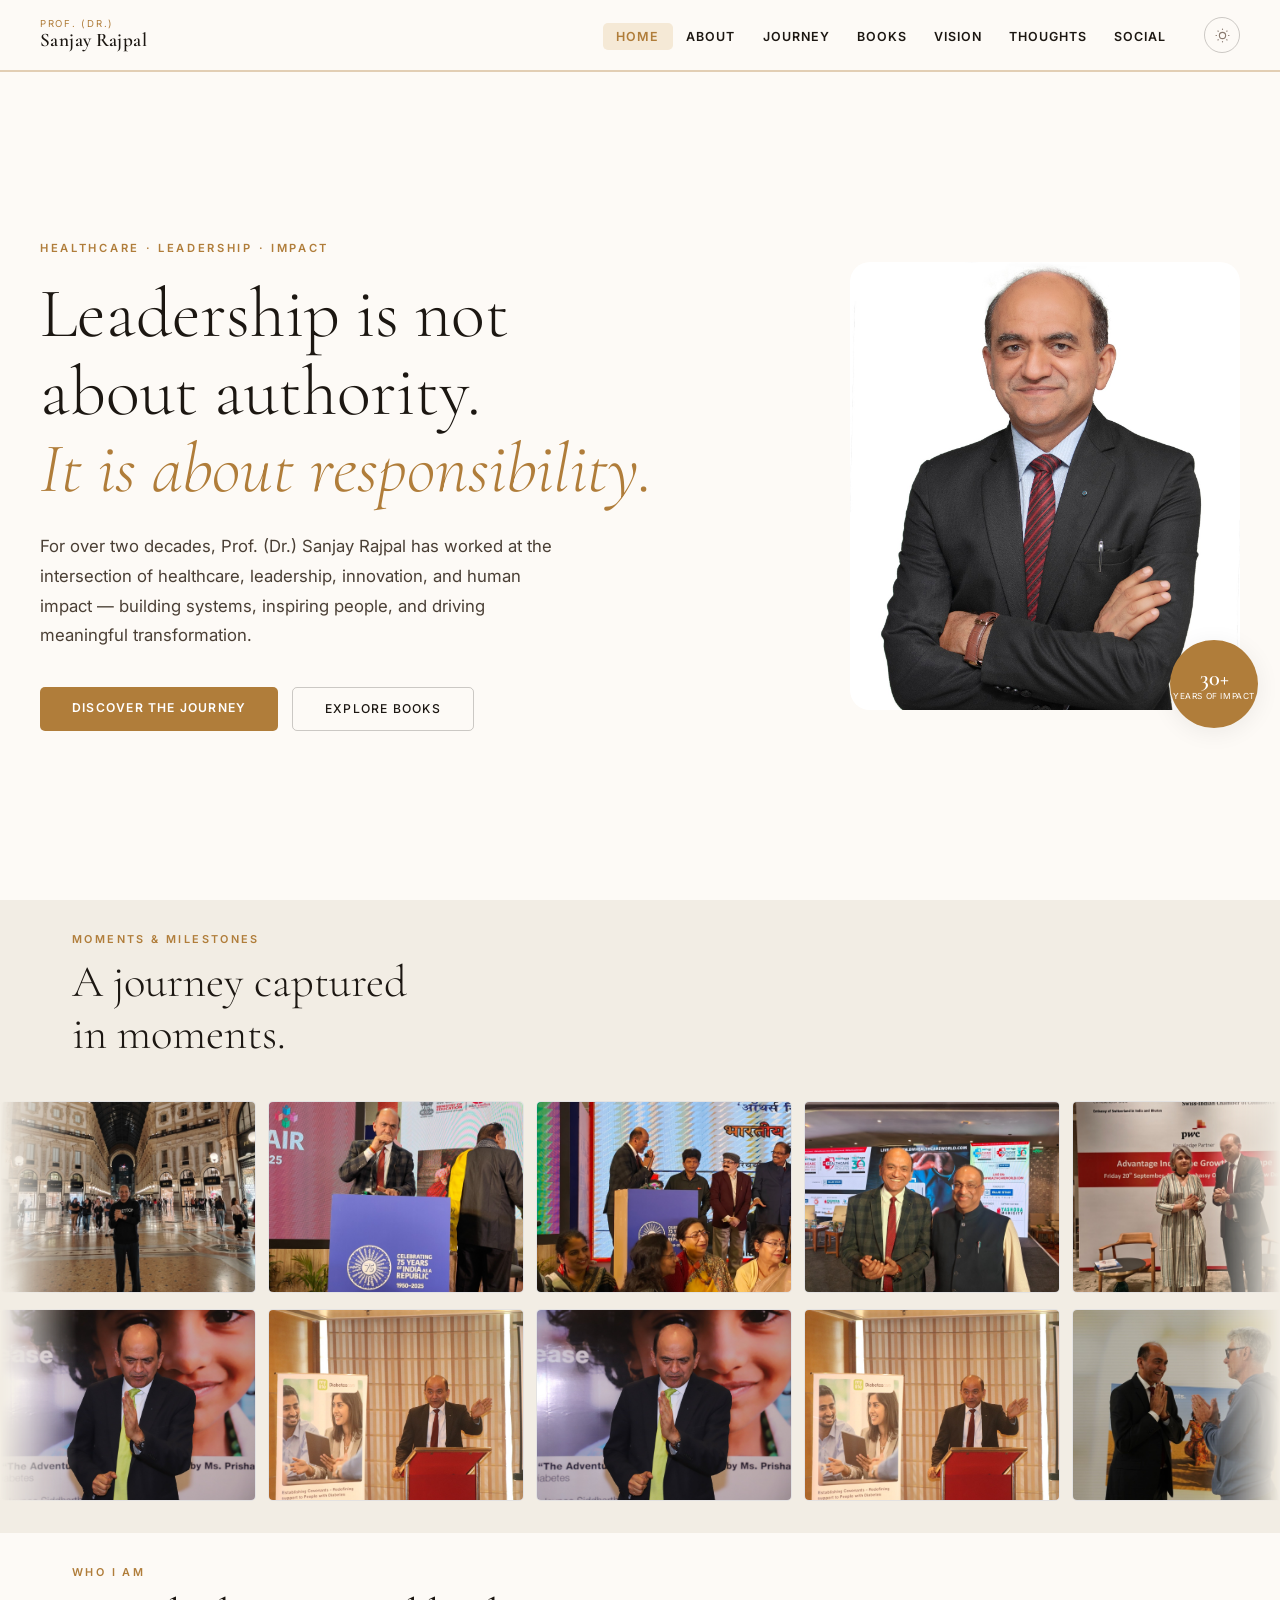
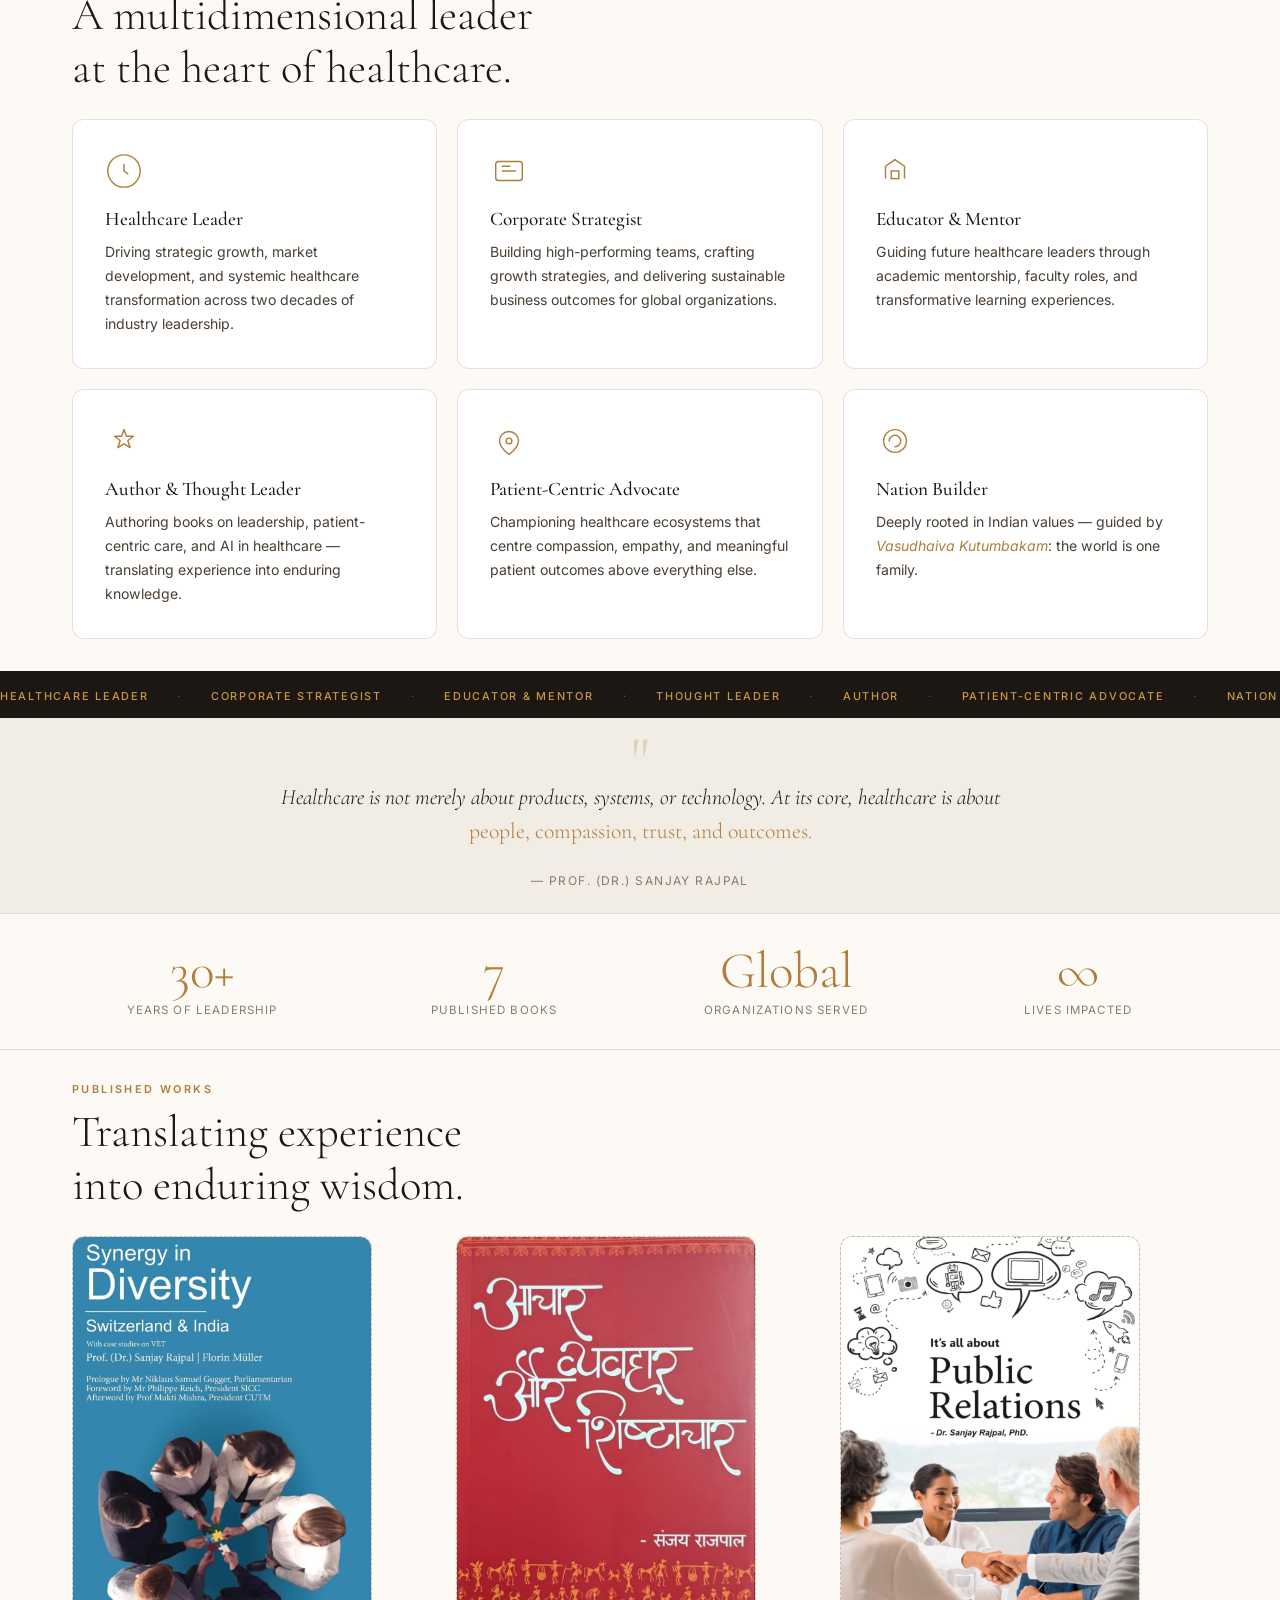
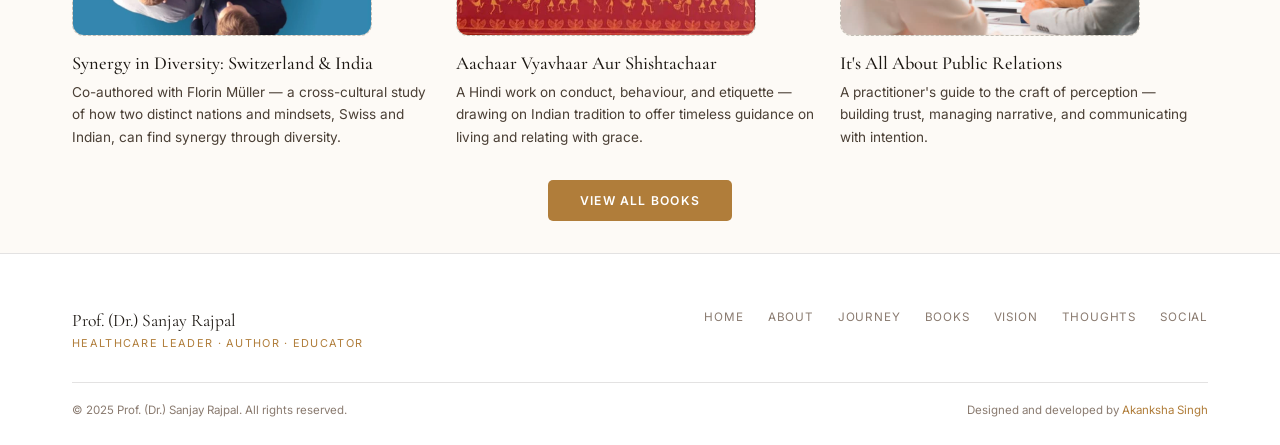
==== commit e11b1aa3: "Update index.html" ====
--- a/index.html
+++ b/index.html
@@ -222,7 +222,7 @@
   <div class="container">
     <div class="stats-grid">
       <div class="stat-item"><div class="stat-num">30+</div><div class="stat-label">Years of Leadership</div></div>
-      <div class="stat-item"><div class="stat-num">7+</div><div class="stat-label">Published Books</div></div>
+      <div class="stat-item"><div class="stat-num">7</div><div class="stat-label">Published Books</div></div>
       <div class="stat-item"><div class="stat-num">Global</div><div class="stat-label">Organizations Served</div></div>
       <div class="stat-item"><div class="stat-num">∞</div><div class="stat-label">Lives Impacted</div></div>
     </div>
--- a/style.css
+++ b/style.css
@@ -1279,7 +1279,10 @@
   animation: galleryRight 44s linear infinite;
 }
 
-/* Gallery scrolls forever — no pause on hover */
+/* Pause the scroll while the user is hovering over either row */
+.gallery-track-wrap:hover .gallery-track {
+  animation-play-state: paused;
+}
 
 @keyframes galleryLeft {
   from { transform: translateX(0); }
